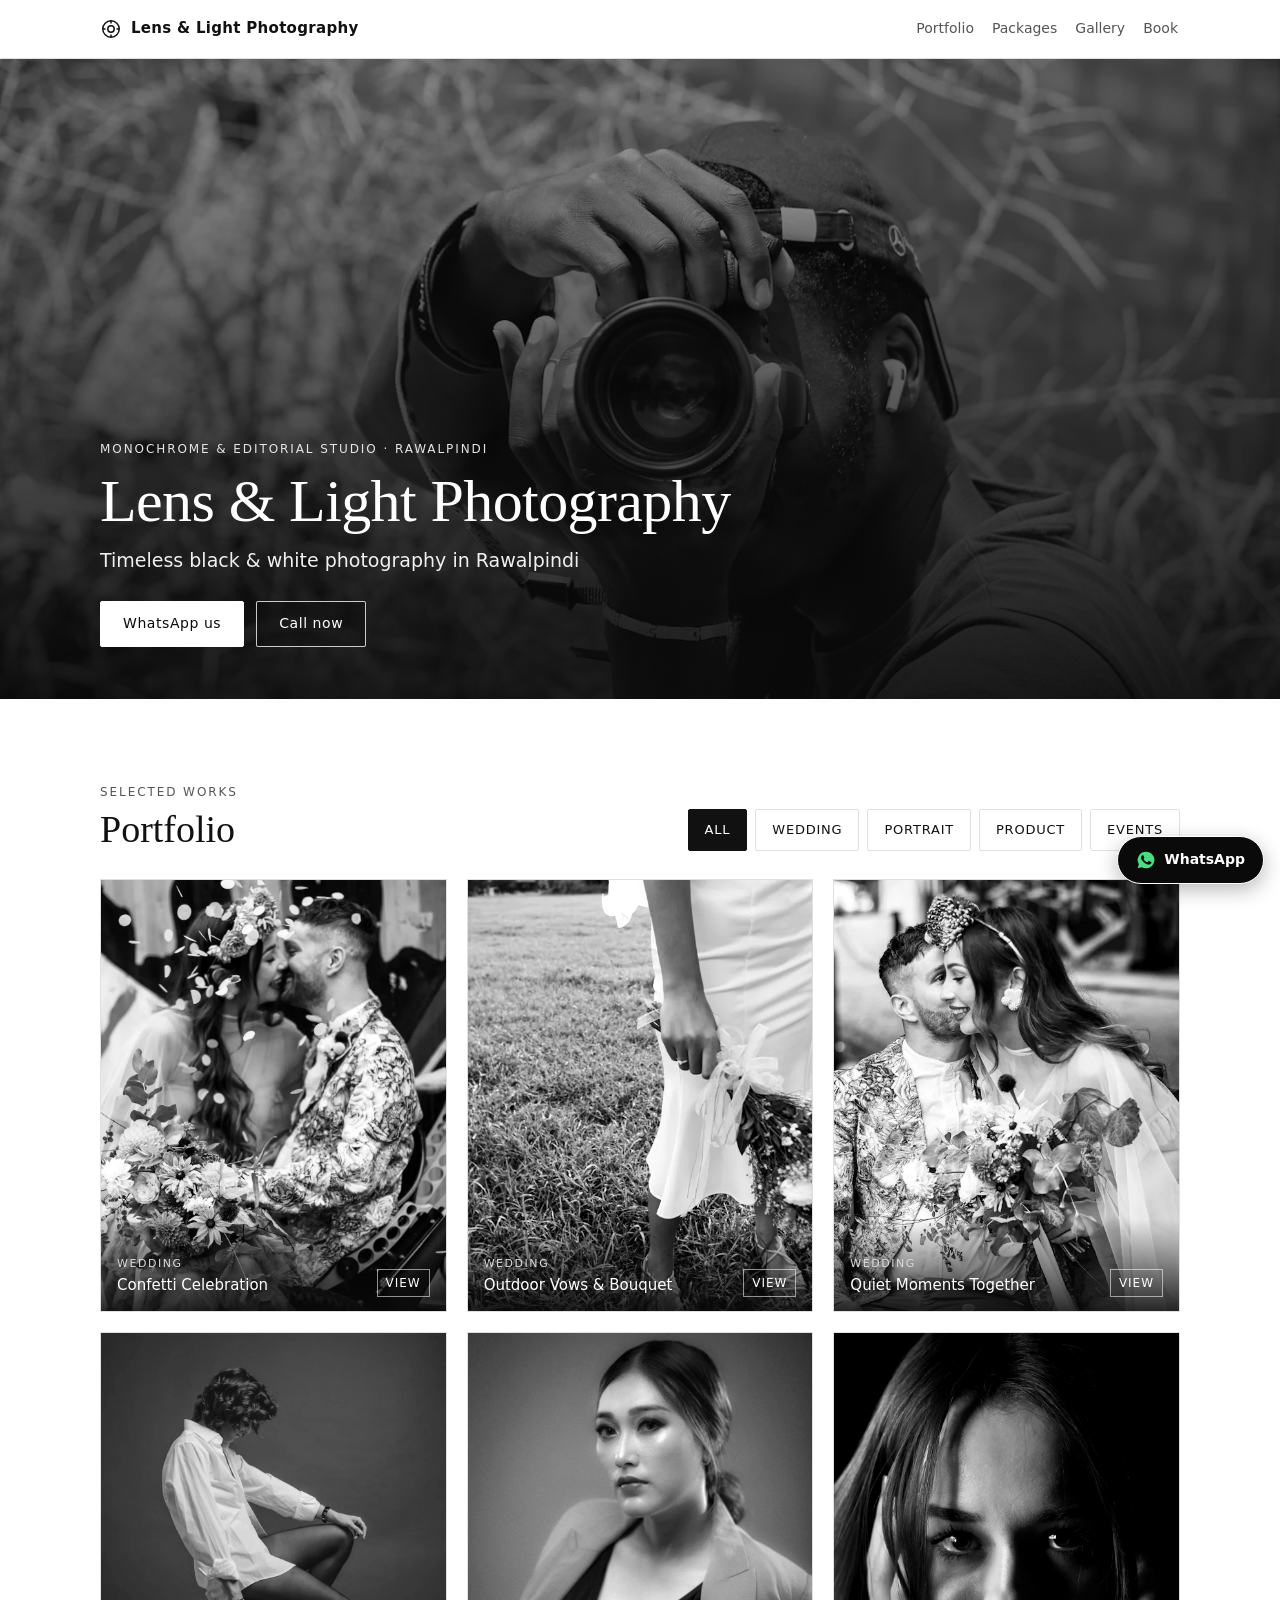
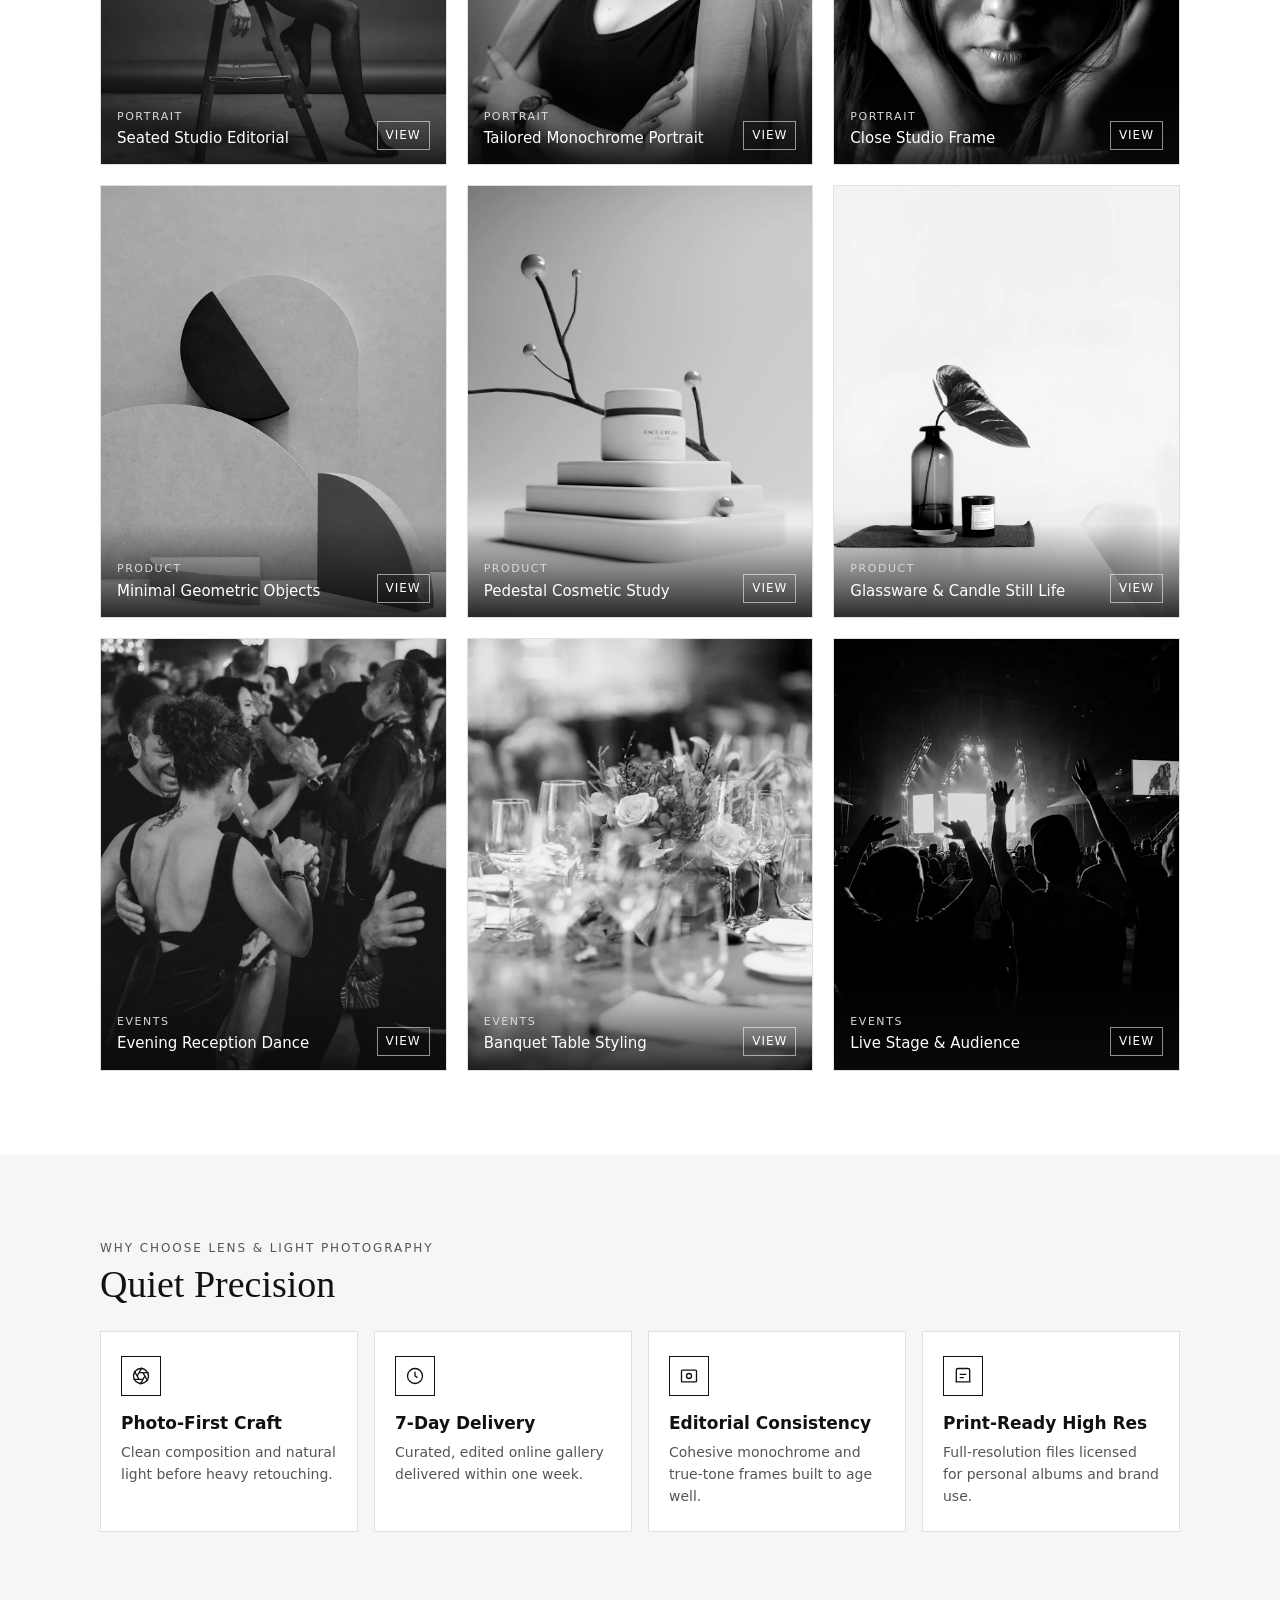
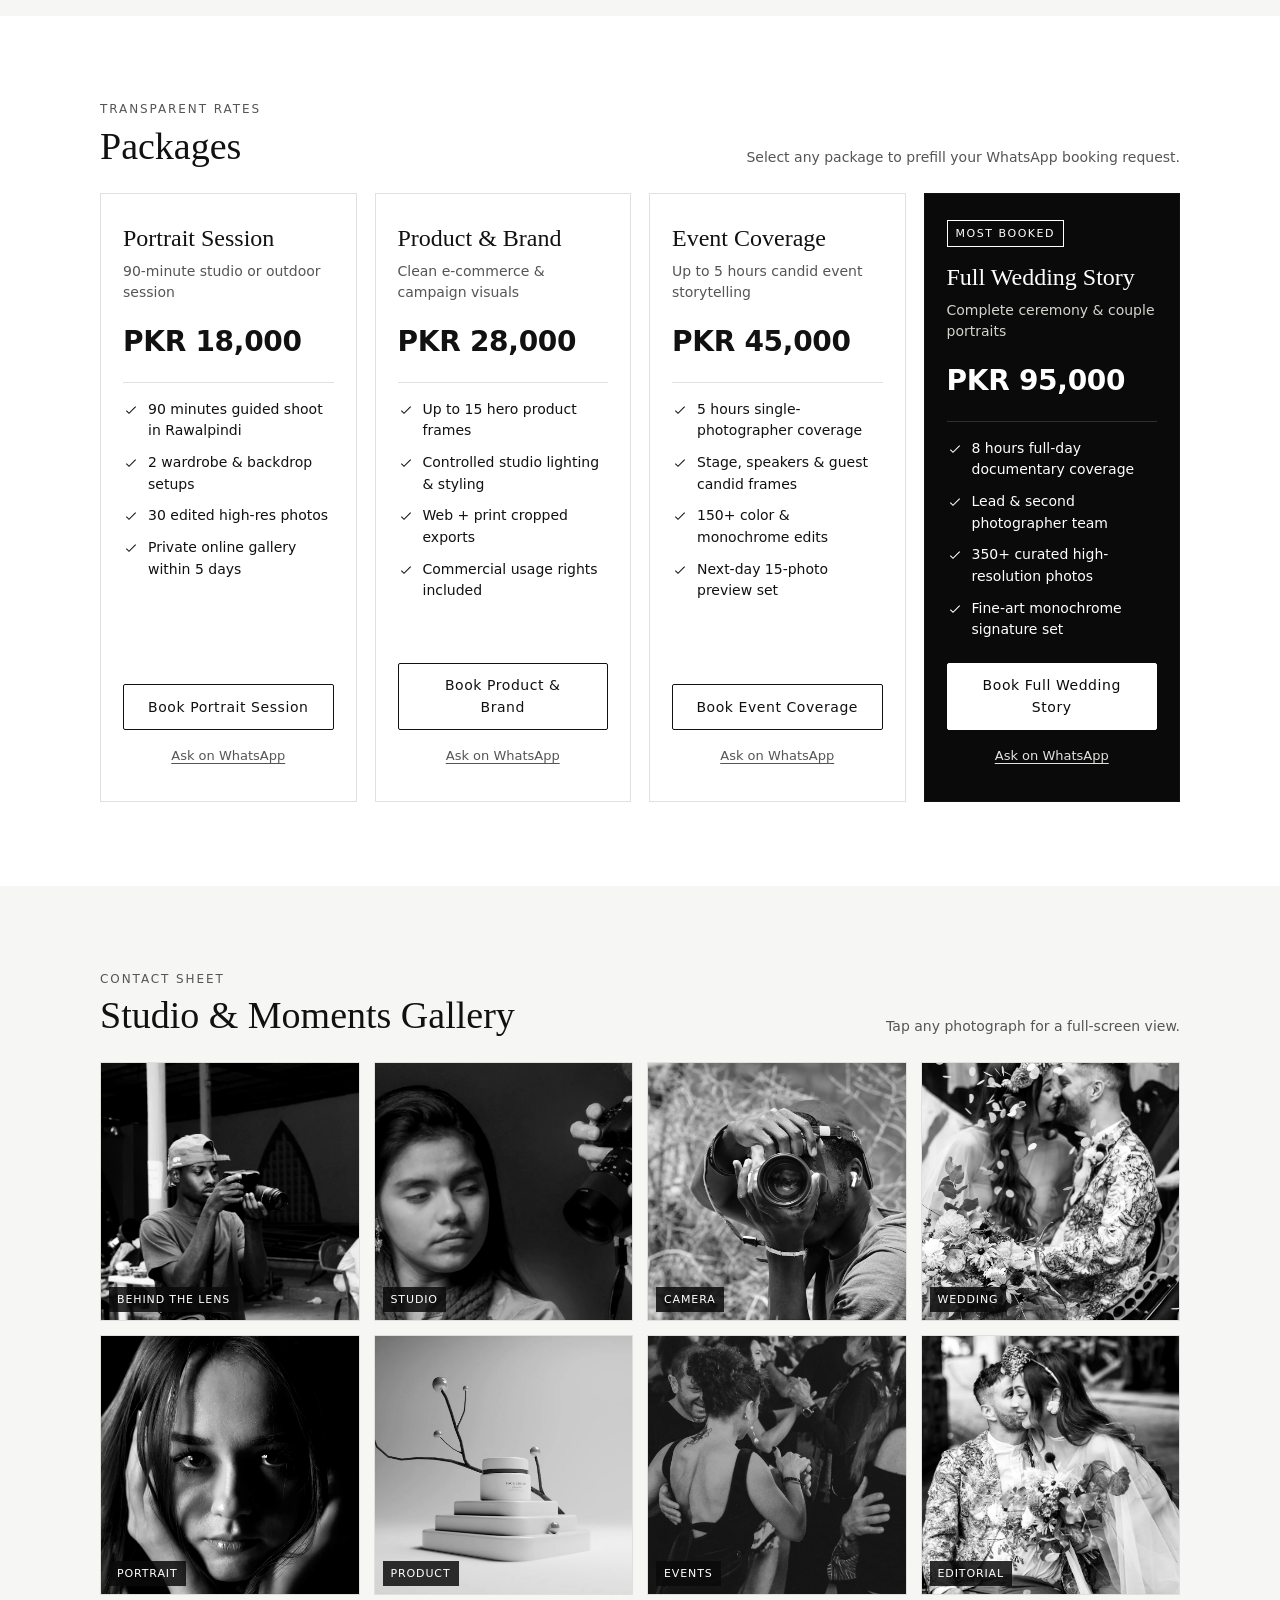
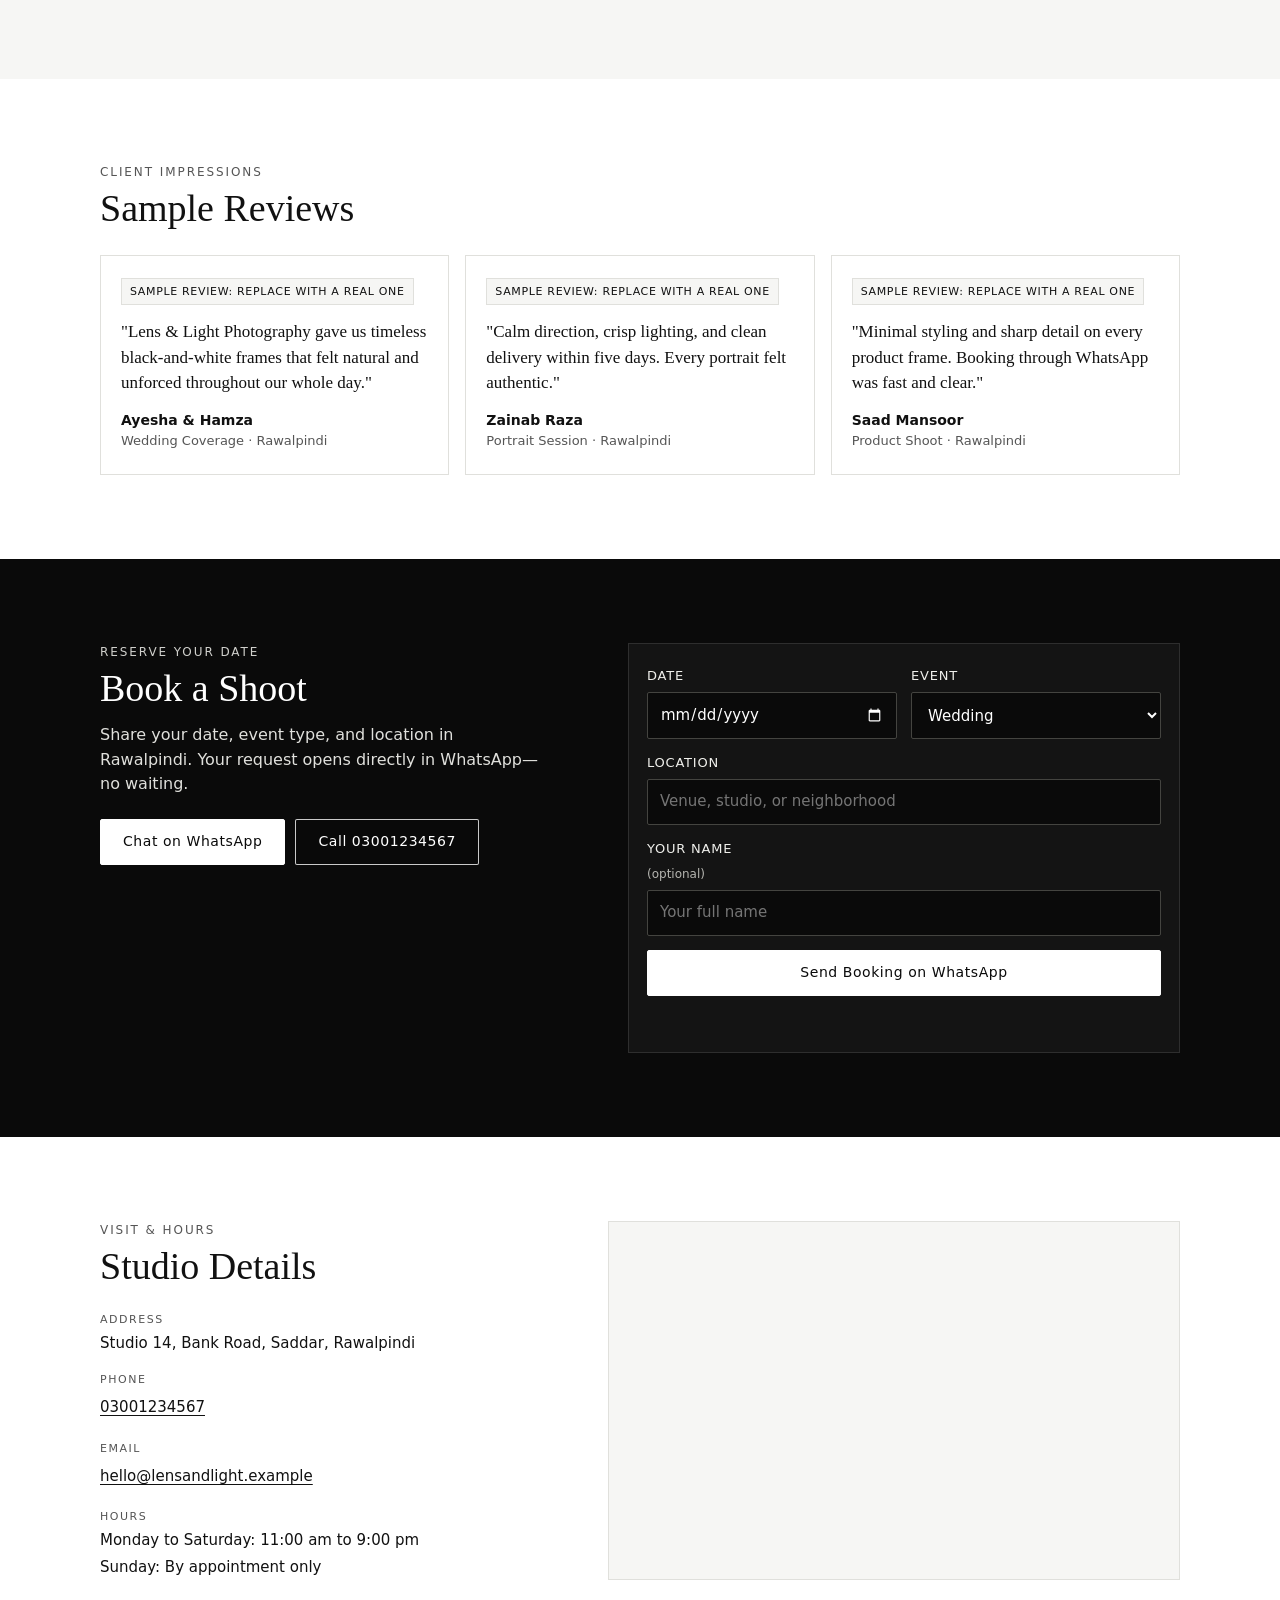
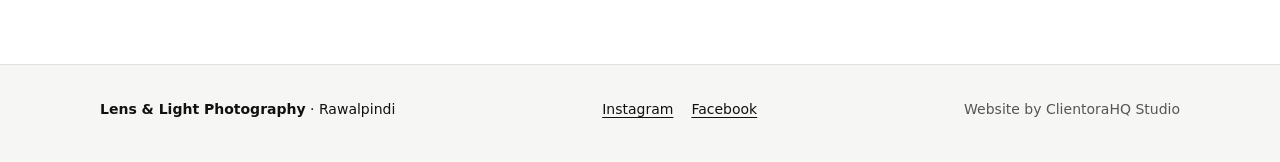
==== ahsan-ali/photographers/index.html @ 579b0148 "photographers: first version" ====
<!doctype html>
<html lang="en">
<head>
<meta charset="utf-8">
<meta name="viewport" content="width=device-width, initial-scale=1">
<title>Lens &amp; Light Photography · Rawalpindi</title>
<meta name="description" content="Timeless black and white wedding, portrait, product, and event photography.">
<link rel="icon" href="data:image/svg+xml,%3Csvg xmlns='http://www.w3.org/2000/svg' viewBox='0 0 24 24' fill='none' stroke='%23111' stroke-width='2'%3E%3Ccircle cx='12' cy='12' r='9'/%3E%3Ccircle cx='12' cy='12' r='3.5'/%3E%3C/svg%3E">
<link rel="preload" as="image" href="images/hero.webp" fetchpriority="high">
<link rel="stylesheet" href="style.css">
</head>
<body>
<a class="skip-link" href="#main">Skip to content</a>

<nav class="topbar" aria-label="Primary navigation">
  <div class="container topbar-inner">
    <a class="brand" href="#top">
      <svg class="brand-mark" width="22" height="22" viewBox="0 0 24 24" fill="none" stroke="currentColor" stroke-width="1.6" aria-hidden="true">
        <circle cx="12" cy="12" r="9"/>
        <circle cx="12" cy="12" r="3.5"/>
        <path d="M12 3v3M12 18v3M3 12h3M18 12h3"/>
      </svg>
      <span data-field="name">Lens &amp; Light Photography</span>
    </a>
    <ul class="nav-links">
      <li><a href="#portfolio">Portfolio</a></li>
      <li><a href="#packages">Packages</a></li>
      <li><a href="#gallery">Gallery</a></li>
      <li><a href="#book">Book</a></li>
    </ul>
  </div>
</nav>

<header id="top" class="hero">
  <img id="hero-img" class="hero-media" src="images/hero.webp" width="1400" height="933" alt="Photographer focused behind the camera lens in black and white" fetchpriority="high" decoding="async">
  <div class="hero-scrim" aria-hidden="true"></div>
  <div class="container hero-content">
    <p class="eyebrow"><span id="hero-eyebrow">Monochrome &amp; Editorial Studio</span> · <span data-field="city">Rawalpindi</span></p>
    <h1 data-field="name">Lens &amp; Light Photography</h1>
    <p class="hero-tagline"><span data-field="tagline">Timeless black &amp; white photography</span> in <span data-field="city">Rawalpindi</span></p>
    <div class="actions">
      <a class="btn btn-light" data-link="whatsapp" href="#">WhatsApp us</a>
      <a class="btn btn-outline-light" data-link="call" href="#">Call now</a>
    </div>
  </div>
</header>

<main id="main">
  <section id="portfolio" class="section">
    <div class="container">
      <div class="section-head">
        <div>
          <p class="section-kicker">Selected Works</p>
          <h2>Portfolio</h2>
        </div>
        <div id="portfolio-filters" class="filter-bar" role="group" aria-label="Filter portfolio by category"></div>
      </div>
      <div id="portfolio-grid" class="portfolio-grid"></div>
    </div>
  </section>

  <section id="why-us" class="section section-alt">
    <div class="container">
      <div class="section-head compact">
        <div>
          <p class="section-kicker">Why Choose <span data-field="name">Lens &amp; Light Photography</span></p>
          <h2>Quiet Precision</h2>
        </div>
      </div>
      <div id="why-grid" class="why-grid"></div>
    </div>
  </section>

  <section id="packages" class="section">
    <div class="container">
      <div class="section-head compact">
        <div>
          <p class="section-kicker">Transparent Rates</p>
          <h2>Packages</h2>
        </div>
        <p class="section-note">Select any package to prefill your WhatsApp booking request.</p>
      </div>
      <div id="packages-grid" class="packages-grid"></div>
    </div>
  </section>

  <section id="gallery" class="section section-alt">
    <div class="container">
      <div class="section-head compact">
        <div>
          <p class="section-kicker">Contact Sheet</p>
          <h2>Studio &amp; Moments Gallery</h2>
        </div>
        <p class="section-note">Tap any photograph for a full-screen view.</p>
      </div>
      <div id="gallery-grid" class="gallery-grid"></div>
    </div>
  </section>

  <section id="reviews" class="section">
    <div class="container">
      <div class="section-head compact">
        <div>
          <p class="section-kicker">Client Impressions</p>
          <h2>Sample Reviews</h2>
        </div>
      </div>
      <div id="reviews-grid" class="reviews-grid"></div>
    </div>
  </section>

  <section id="book" class="section section-dark">
    <div class="container book-layout">
      <div class="book-intro">
        <p class="section-kicker light">Reserve Your Date</p>
        <h2>Book a Shoot</h2>
        <p class="book-lead">Share your date, event type, and location in <span data-field="city">Rawalpindi</span>. Your request opens directly in WhatsApp—no waiting.</p>
        <div class="book-direct">
          <a class="btn btn-light" data-link="whatsapp" href="#">Chat on WhatsApp</a>
          <a class="btn btn-outline-light" data-link="call" href="#"><span>Call <span data-field="phone">03001234567</span></span></a>
        </div>
      </div>
      <form id="booking-form" class="book-form" data-whatsapp="New booking request">
        <div class="form-row">
          <label for="book-date">Date
            <input id="book-date" name="Date" type="date" required>
          </label>
          <label for="book-event">Event
            <select id="book-event" name="Event" required></select>
          </label>
        </div>
        <label for="book-location">Location
          <input id="book-location" name="Location" type="text" placeholder="Venue, studio, or neighborhood" required>
        </label>
        <label for="book-name">Your Name <span class="opt">(optional)</span>
          <input id="book-name" name="Name" type="text" placeholder="Your full name">
        </label>
        <button class="btn btn-light btn-full" type="submit">Send Booking on WhatsApp</button>
        <p id="booking-status" class="form-status" role="status" aria-live="polite"></p>
      </form>
    </div>
  </section>

  <section id="contact" class="section">
    <div class="container contact-grid">
      <div class="contact-info">
        <p class="section-kicker">Visit &amp; Hours</p>
        <h2>Studio Details</h2>
        <dl class="details-list">
          <div>
            <dt>Address</dt>
            <dd data-field="address">Studio 14, Bank Road, Saddar, Rawalpindi</dd>
          </div>
          <div>
            <dt>Phone</dt>
            <dd><a class="text-link" data-link="call" href="#"><span data-field="phone">03001234567</span></a></dd>
          </div>
          <div>
            <dt>Email</dt>
            <dd><a class="text-link" data-link="email" href="#"><span data-field="email">hello@lensandlight.example</span></a></dd>
          </div>
          <div>
            <dt>Hours</dt>
            <dd><ul id="hours" class="hours-list"></ul></dd>
          </div>
        </dl>
      </div>
      <div class="map-wrap">
        <iframe id="map-embed" title="Studio location map" loading="lazy" referrerpolicy="no-referrer-when-downgrade" allowfullscreen src="about:blank"></iframe>
      </div>
    </div>
  </section>
</main>

<footer class="site-footer">
  <div class="container footer-inner">
    <div class="footer-brand">
      <strong data-field="name">Lens &amp; Light Photography</strong>
      <span> · <span data-field="city">Rawalpindi</span></span>
    </div>
    <ul id="social-links" class="social-links" aria-label="Social links"></ul>
    <p class="credit">Website by ClientoraHQ Studio</p>
  </div>
</footer>

<a class="wa-float" data-link="whatsapp" href="#" aria-label="WhatsApp chat">
  <svg width="20" height="20" viewBox="0 0 24 24" fill="currentColor" aria-hidden="true">
    <path d="M12 2a10 10 0 0 0-8.6 15.1L2 22l5.1-1.3A10 10 0 1 0 12 2zm5.8 14.1c-.2.7-1.4 1.3-1.9 1.4-.5.1-1.1.1-1.8-.1-.4-.1-1-.3-1.7-.6-3-1.3-5-4.3-5.1-4.5-.2-.2-1.2-1.6-1.2-3.1s.8-2.2 1-2.5c.3-.3.6-.4.8-.4h.6c.2 0 .4 0 .6.5.2.6.8 2 .9 2.1.1.1.1.3 0 .5-.1.2-.2.3-.3.5l-.4.5c-.1.1-.3.3-.1.6.2.3.8 1.3 1.7 2.1 1.2 1.1 2.2 1.4 2.5 1.5.3.1.5.1.7-.1.2-.2.8-.9 1-1.2.2-.3.4-.3.7-.2.3.1 1.8.8 2.1 1 .3.2.5.3.6.4.1.2.1.8-.1 1.5z"/>
  </svg>
  <span>WhatsApp</span>
</a>

<div id="lightbox" class="lightbox" role="dialog" aria-modal="true" aria-labelledby="lightbox-title" hidden>
  <div class="lightbox-backdrop" data-lb-close></div>
  <div class="lightbox-shell">
    <div class="lightbox-top">
      <p id="lightbox-counter" class="lightbox-counter">1 / 1</p>
      <button id="lb-close" class="lb-icon-btn" type="button" aria-label="Close full-screen view">
        <svg width="22" height="22" viewBox="0 0 24 24" fill="none" stroke="currentColor" stroke-width="1.8" aria-hidden="true">
          <path d="M6 6l12 12M18 6L6 18"/>
        </svg>
      </button>
    </div>
    <div class="lightbox-stage">
      <button id="lb-prev" class="lb-nav lb-prev" type="button" aria-label="Previous photo">
        <svg width="24" height="24" viewBox="0 0 24 24" fill="none" stroke="currentColor" stroke-width="1.8" aria-hidden="true">
          <path d="M15 18l-6-6 6-6"/>
        </svg>
      </button>
      <figure class="lightbox-figure">
        <img id="lb-img" src="" alt="">
        <figcaption class="lightbox-caption">
          <span id="lb-tag" class="lb-tag"></span>
          <strong id="lightbox-title"></strong>
        </figcaption>
      </figure>
      <button id="lb-next" class="lb-nav lb-next" type="button" aria-label="Next photo">
        <svg width="24" height="24" viewBox="0 0 24 24" fill="none" stroke="currentColor" stroke-width="1.8" aria-hidden="true">
          <path d="M9 18l6-6-6-6"/>
        </svg>
      </button>
    </div>
  </div>
</div>

<script src="config.js"></script>
<script src="script.js"></script>
</body>
</html>
---- ahsan-ali/photographers/style.css ----
/* Black and white, photo-first, minimal text design. Theme tokens come from config.js. */
:root {
  --primary: #111111;
  --dark: #0a0a0a;
  --light: #f6f6f4;
  --surface: #ffffff;
  --muted: #555555;
  --border: #e0e0dc;
  --font-sans: system-ui, -apple-system, "Segoe UI", Roboto, sans-serif;
  --font-serif: Georgia, "Times New Roman", serif;
}

*, *::before, *::after { box-sizing: border-box; }
html { scroll-behavior: smooth; }
body {
  margin: 0;
  font-family: var(--font-sans);
  font-size: 16px;
  line-height: 1.55;
  color: var(--primary);
  background: var(--surface);
  overflow-x: clip;
}
body.lb-open { overflow: hidden; }

img { display: block; max-width: 100%; height: auto; }
a { color: inherit; }
button { font: inherit; color: inherit; }

:focus-visible {
  outline: 2px solid var(--primary);
  outline-offset: 3px;
}

.skip-link {
  position: absolute;
  left: -9999px;
  top: 8px;
  background: var(--dark);
  color: #fff;
  padding: 10px 16px;
  z-index: 200;
}
.skip-link:focus { left: 12px; }

.container {
  width: 100%;
  max-width: 1120px;
  margin: 0 auto;
  padding: 0 20px;
}

/* Top navigation */
.topbar {
  position: sticky;
  top: 0;
  z-index: 50;
  background: rgba(255, 255, 255, 0.94);
  backdrop-filter: blur(8px);
  border-bottom: 1px solid var(--border);
}
.topbar-inner {
  display: flex;
  flex-wrap: wrap;
  align-items: center;
  justify-content: space-between;
  gap: 8px 16px;
  min-height: 58px;
  padding-top: 8px;
  padding-bottom: 8px;
}
.brand {
  display: inline-flex;
  align-items: center;
  gap: 9px;
  text-decoration: none;
  font-weight: 600;
  font-size: 15px;
  letter-spacing: 0.02em;
  min-width: 0;
}
.brand-mark { flex-shrink: 0; }
.nav-links {
  display: flex;
  flex-wrap: wrap;
  gap: 6px 14px;
  list-style: none;
  margin: 0;
  padding: 0;
  font-size: 14px;
}
.nav-links a {
  text-decoration: none;
  color: var(--muted);
  padding: 8px 2px;
  min-height: 40px;
  display: inline-flex;
  align-items: center;
  transition: color 0.15s ease;
}
.nav-links a:hover { color: var(--primary); }

/* Hero */
.hero {
  position: relative;
  min-height: min(84vh, 640px);
  display: flex;
  align-items: flex-end;
  background: var(--dark);
  color: #fff;
  overflow: hidden;
}
.hero-media {
  position: absolute;
  inset: 0;
  width: 100%;
  height: 100%;
  object-fit: cover;
  object-position: center 28%;
  filter: grayscale(100%) contrast(1.08);
}
.hero-scrim {
  position: absolute;
  inset: 0;
  background: linear-gradient(180deg, rgba(10, 10, 10, 0.35) 0%, rgba(10, 10, 10, 0.72) 60%, rgba(10, 10, 10, 0.92) 100%);
}
.hero-content {
  position: relative;
  z-index: 2;
  padding-top: 72px;
  padding-bottom: 52px;
}
.eyebrow {
  margin: 0 0 10px;
  font-size: 12px;
  letter-spacing: 0.16em;
  text-transform: uppercase;
  color: #e5e5e5;
}
.hero h1 {
  margin: 0 0 12px;
  font-family: var(--font-serif);
  font-weight: 400;
  font-size: clamp(32px, 6vw, 60px);
  line-height: 1.08;
  letter-spacing: -0.01em;
}
.hero-tagline {
  margin: 0 0 26px;
  font-size: clamp(16px, 2.2vw, 19px);
  color: #f0f0f0;
  max-width: 60ch;
}
.actions {
  display: flex;
  flex-wrap: wrap;
  gap: 12px;
}

/* Buttons */
.btn {
  display: inline-flex;
  align-items: center;
  justify-content: center;
  gap: 8px;
  min-height: 46px;
  padding: 11px 22px;
  border-radius: 2px;
  border: 1px solid var(--primary);
  background: var(--primary);
  color: #fff;
  text-decoration: none;
  font-size: 14px;
  font-weight: 500;
  letter-spacing: 0.04em;
  cursor: pointer;
  transition: background-color 0.18s ease, color 0.18s ease, border-color 0.18s ease;
}
.btn:hover { background: #2a2a2a; border-color: #2a2a2a; }
.btn-light {
  background: #fff;
  color: var(--dark);
  border-color: #fff;
}
.btn-light:hover { background: #e8e8e6; border-color: #e8e8e6; }
.btn-outline {
  background: transparent;
  color: var(--primary);
  border-color: var(--primary);
}
.btn-outline:hover { background: var(--primary); color: #fff; }
.btn-outline-light {
  background: rgba(10, 10, 10, 0.35);
  color: #fff;
  border-color: rgba(255, 255, 255, 0.78);
}
.btn-outline-light:hover { background: #fff; color: var(--dark); border-color: #fff; }
.btn-full { width: 100%; }

/* Sections */
.section { padding: 64px 0; scroll-margin-top: 96px; }
@media (min-width: 560px) { .section { scroll-margin-top: 64px; } }
.section-alt { background: var(--light); }
.section-dark {
  background: var(--dark);
  color: #fff;
}
.section-dark :focus-visible { outline-color: #fff; }

.section-head {
  display: flex;
  flex-wrap: wrap;
  align-items: flex-end;
  justify-content: space-between;
  gap: 16px 24px;
  margin-bottom: 28px;
}
.section-head.compact { margin-bottom: 24px; }
.section-kicker {
  margin: 0 0 6px;
  font-size: 12px;
  letter-spacing: 0.16em;
  text-transform: uppercase;
  color: var(--muted);
}
.section-kicker.light { color: #d0d0cc; }
.section h2 {
  margin: 0;
  font-family: var(--font-serif);
  font-weight: 400;
  font-size: clamp(26px, 4vw, 38px);
  line-height: 1.15;
}
.section-note {
  margin: 0;
  font-size: 14px;
  color: var(--muted);
}

/* Portfolio Filter + Photo-First Grid */
.filter-bar {
  display: flex;
  flex-wrap: wrap;
  gap: 8px;
}
.filter-btn {
  min-height: 42px;
  padding: 8px 16px;
  border: 1px solid var(--border);
  background: var(--surface);
  color: var(--primary);
  border-radius: 2px;
  font-size: 13px;
  letter-spacing: 0.06em;
  text-transform: uppercase;
  cursor: pointer;
  transition: background-color 0.15s ease, color 0.15s ease, border-color 0.15s ease;
}
.filter-btn:hover { border-color: var(--primary); }
.filter-btn[aria-pressed="true"] {
  background: var(--primary);
  color: #fff;
  border-color: var(--primary);
}

.portfolio-grid {
  display: grid;
  grid-template-columns: 1fr;
  gap: 16px;
}
.photo-card {
  position: relative;
  display: block;
  width: 100%;
  padding: 0;
  margin: 0;
  border: 1px solid var(--border);
  background: var(--dark);
  text-align: left;
  cursor: pointer;
  overflow: hidden;
}
.photo-card img {
  width: 100%;
  aspect-ratio: 4 / 5;
  object-fit: cover;
  filter: grayscale(100%) contrast(1.06);
  transition: transform 0.45s ease;
}
.photo-card:hover img,
.photo-card:focus-visible img { transform: scale(1.03); }
.photo-meta {
  position: absolute;
  inset: auto 0 0 0;
  padding: 36px 16px 14px;
  background: linear-gradient(180deg, rgba(10, 10, 10, 0) 0%, rgba(10, 10, 10, 0.86) 100%);
  color: #fff;
  display: flex;
  align-items: flex-end;
  justify-content: space-between;
  gap: 10px;
}
.photo-cat {
  display: block;
  font-size: 11px;
  letter-spacing: 0.14em;
  text-transform: uppercase;
  color: #d9d9d5;
  margin-bottom: 2px;
}
.photo-title {
  display: block;
  font-size: 15px;
  font-weight: 500;
}
.photo-expand {
  flex-shrink: 0;
  font-size: 12px;
  letter-spacing: 0.08em;
  text-transform: uppercase;
  padding: 4px 8px;
  border: 1px solid rgba(255, 255, 255, 0.55);
}

/* Why Choose Us */
.why-grid {
  display: grid;
  grid-template-columns: 1fr;
  gap: 16px;
}
.why-card {
  background: var(--surface);
  border: 1px solid var(--border);
  padding: 24px 20px;
}
.why-icon {
  display: inline-flex;
  align-items: center;
  justify-content: center;
  width: 40px;
  height: 40px;
  border: 1px solid var(--primary);
  margin-bottom: 14px;
}
.why-card h3 {
  margin: 0 0 6px;
  font-size: 17px;
  font-weight: 600;
}
.why-card p {
  margin: 0;
  font-size: 14px;
  color: var(--muted);
}

/* Packages */
.packages-grid {
  display: grid;
  grid-template-columns: 1fr;
  gap: 18px;
}
.pkg-card {
  display: flex;
  flex-direction: column;
  justify-content: space-between;
  border: 1px solid var(--border);
  background: var(--surface);
  padding: 26px 22px;
}
.pkg-card.featured {
  border-color: var(--primary);
  background: var(--dark);
  color: #fff;
}
.pkg-badge {
  display: inline-block;
  font-size: 11px;
  letter-spacing: 0.14em;
  text-transform: uppercase;
  padding: 4px 8px;
  border: 1px solid currentColor;
  margin-bottom: 12px;
}
.pkg-card h3 {
  margin: 0 0 4px;
  font-family: var(--font-serif);
  font-weight: 400;
  font-size: 24px;
}
.pkg-summary {
  margin: 0 0 16px;
  font-size: 14px;
  color: var(--muted);
}
.pkg-card.featured .pkg-summary { color: #d4d4cf; }
.pkg-price {
  margin: 0 0 18px;
  font-size: 28px;
  font-weight: 600;
  letter-spacing: -0.01em;
}
.pkg-list {
  list-style: none;
  margin: 0 0 22px;
  padding: 16px 0 0;
  border-top: 1px solid var(--border);
  display: grid;
  gap: 10px;
  font-size: 14px;
}
.pkg-card.featured .pkg-list { border-top-color: #2f2f2f; }
.pkg-list li {
  display: flex;
  align-items: flex-start;
  gap: 9px;
}
.pkg-list svg { flex-shrink: 0; margin-top: 3px; }
.pkg-actions {
  display: grid;
  gap: 8px;
}
.pkg-wa-link {
  text-align: center;
  font-size: 13px;
  padding: 8px;
  color: var(--muted);
  text-decoration: underline;
  text-underline-offset: 3px;
}
.pkg-card.featured .pkg-wa-link { color: #e2e2de; }

/* Studio & Moments Gallery (6+ photos) */
.gallery-grid {
  display: grid;
  grid-template-columns: repeat(2, 1fr);
  gap: 10px;
}
.gallery-item {
  position: relative;
  display: block;
  width: 100%;
  padding: 0;
  border: 1px solid var(--border);
  background: var(--dark);
  cursor: pointer;
  overflow: hidden;
}
.gallery-item img {
  width: 100%;
  aspect-ratio: 1 / 1;
  object-fit: cover;
  filter: grayscale(100%) contrast(1.06);
  transition: transform 0.4s ease;
}
.gallery-item:hover img,
.gallery-item:focus-visible img { transform: scale(1.04); }
.gallery-label {
  position: absolute;
  left: 8px;
  bottom: 8px;
  padding: 4px 8px;
  background: rgba(10, 10, 10, 0.84);
  color: #fff;
  font-size: 11px;
  letter-spacing: 0.08em;
  text-transform: uppercase;
}

/* Reviews */
.reviews-grid {
  display: grid;
  grid-template-columns: 1fr;
  gap: 16px;
}
.review-card {
  border: 1px solid var(--border);
  background: var(--surface);
  padding: 22px 20px;
  display: flex;
  flex-direction: column;
  justify-content: space-between;
  gap: 14px;
}
.sample-tag {
  display: inline-block;
  align-self: flex-start;
  font-size: 11px;
  letter-spacing: 0.06em;
  text-transform: uppercase;
  padding: 4px 8px;
  background: var(--light);
  border: 1px solid var(--border);
  color: var(--primary);
}
.review-text {
  margin: 0;
  font-family: var(--font-serif);
  font-size: 17px;
  line-height: 1.5;
}
.review-author {
  margin: 0;
  font-size: 13px;
  color: var(--muted);
}
.review-author strong {
  display: block;
  color: var(--primary);
  font-size: 14px;
}

/* Booking Form */
.book-layout {
  display: grid;
  grid-template-columns: 1fr;
  gap: 28px;
  align-items: start;
}
.book-lead {
  margin: 12px 0 22px;
  color: #e0e0dc;
  max-width: 44ch;
}
.book-direct {
  display: flex;
  flex-wrap: wrap;
  gap: 10px;
}
.book-form {
  display: grid;
  gap: 14px;
  background: #141414;
  border: 1px solid #2e2e2e;
  padding: 22px 18px;
}
.form-row {
  display: grid;
  grid-template-columns: 1fr;
  gap: 14px;
}
.book-form label {
  display: grid;
  gap: 6px;
  font-size: 13px;
  letter-spacing: 0.06em;
  text-transform: uppercase;
  color: #f0f0ec;
}
.opt {
  text-transform: none;
  letter-spacing: 0;
  color: #b5b5b0;
  font-size: 12px;
}
.book-form input,
.book-form select {
  width: 100%;
  min-height: 46px;
  padding: 10px 12px;
  border: 1px solid #444440;
  border-radius: 2px;
  background: #0a0a0a;
  color: #fff;
  font: inherit;
  font-size: 15px;
  text-transform: none;
  letter-spacing: 0;
  color-scheme: dark;
}
.book-form input:focus-visible,
.book-form select:focus-visible {
  outline: 2px solid #fff;
  outline-offset: 2px;
}
.form-status {
  margin: 0;
  font-size: 13px;
  color: #e5e5e0;
  min-height: 20px;
}
.form-status a { color: #fff; text-decoration: underline; }

/* Contact & Map */
.contact-grid {
  display: grid;
  grid-template-columns: 1fr;
  gap: 28px;
  align-items: stretch;
}
.details-list {
  margin: 22px 0 0;
  display: grid;
  gap: 16px;
}
.details-list dt {
  font-size: 11px;
  letter-spacing: 0.14em;
  text-transform: uppercase;
  color: var(--muted);
  margin-bottom: 4px;
}
.details-list dd { margin: 0; font-size: 15px; }
.text-link {
  text-decoration: underline;
  text-underline-offset: 3px;
  display: inline-block;
  padding: 4px 0;
}
.hours-list {
  list-style: none;
  margin: 0;
  padding: 0;
  display: grid;
  gap: 4px;
}
.map-wrap {
  border: 1px solid var(--border);
  background: var(--light);
  min-height: 280px;
  overflow: hidden;
}
.map-wrap iframe {
  display: block;
  width: 100%;
  height: 100%;
  min-height: 280px;
  border: 0;
  filter: grayscale(100%) contrast(1.05);
}

/* Footer */
.site-footer {
  border-top: 1px solid var(--border);
  background: var(--light);
  padding: 28px 0 84px;
}
.footer-inner {
  display: flex;
  flex-wrap: wrap;
  align-items: center;
  justify-content: space-between;
  gap: 14px 20px;
  font-size: 14px;
}
.social-links {
  display: flex;
  flex-wrap: wrap;
  gap: 14px;
  list-style: none;
  margin: 0;
  padding: 0;
}
.social-links a {
  text-decoration: underline;
  text-underline-offset: 3px;
  padding: 6px 2px;
  display: inline-block;
}
.credit {
  margin: 0;
  color: var(--muted);
}

/* Floating WhatsApp Button (WCAG AAA high-contrast monochrome + subtle green indicator) */
.wa-float {
  position: fixed;
  right: 16px;
  bottom: 16px;
  z-index: 60;
  display: inline-flex;
  align-items: center;
  gap: 8px;
  min-height: 48px;
  padding: 10px 18px;
  border-radius: 999px;
  background: var(--dark);
  color: #fff;
  border: 1.5px solid #fff;
  box-shadow: 0 6px 20px rgba(0, 0, 0, 0.28);
  text-decoration: none;
  font-size: 14px;
  font-weight: 600;
}
.wa-float:hover { background: #222; }
.wa-float svg { color: #4ade80; flex-shrink: 0; }

/* Full-screen Lightbox */
.lightbox[hidden] { display: none; }
.lightbox {
  position: fixed;
  inset: 0;
  z-index: 120;
  display: flex;
  align-items: center;
  justify-content: center;
  color: #fff;
}
.lightbox-backdrop {
  position: absolute;
  inset: 0;
  background: #050505;
}
.lightbox-shell {
  position: relative;
  z-index: 2;
  width: 100%;
  height: 100%;
  display: flex;
  flex-direction: column;
  padding: 12px;
}
.lightbox-top {
  display: flex;
  align-items: center;
  justify-content: space-between;
  padding: 4px 6px 10px;
}
.lightbox-counter {
  margin: 0;
  font-size: 13px;
  letter-spacing: 0.14em;
  color: #d4d4cf;
}
.lb-icon-btn,
.lb-nav {
  width: 48px;
  height: 48px;
  display: inline-flex;
  align-items: center;
  justify-content: center;
  border-radius: 999px;
  border: 1px solid rgba(255, 255, 255, 0.45);
  background: rgba(12, 12, 12, 0.85);
  color: #fff;
  cursor: pointer;
  flex-shrink: 0;
}
.lb-icon-btn:hover,
.lb-nav:hover { background: #fff; color: #0a0a0a; border-color: #fff; }
.lb-icon-btn:focus-visible,
.lb-nav:focus-visible { outline: 2px solid #fff; outline-offset: 2px; }

.lightbox-stage {
  flex: 1;
  min-height: 0;
  display: grid;
  grid-template-columns: 48px 1fr 48px;
  align-items: center;
  gap: 8px;
}
.lightbox-figure {
  margin: 0;
  height: 100%;
  display: flex;
  flex-direction: column;
  align-items: center;
  justify-content: center;
  min-width: 0;
}
.lightbox-figure img {
  max-width: 100%;
  max-height: calc(100vh - 150px);
  width: auto;
  height: auto;
  object-fit: contain;
  filter: grayscale(100%) contrast(1.06);
}
.lightbox-caption {
  margin-top: 12px;
  text-align: center;
  display: flex;
  flex-wrap: wrap;
  align-items: center;
  justify-content: center;
  gap: 6px 12px;
}
.lb-tag {
  font-size: 11px;
  letter-spacing: 0.14em;
  text-transform: uppercase;
  padding: 3px 8px;
  border: 1px solid rgba(255, 255, 255, 0.35);
  color: #e0e0dc;
}

/* Responsive breakpoints */
@media (min-width: 560px) {
  .portfolio-grid { grid-template-columns: repeat(2, 1fr); }
  .why-grid { grid-template-columns: repeat(2, 1fr); }
  .packages-grid { grid-template-columns: repeat(2, 1fr); }
  .gallery-grid { grid-template-columns: repeat(4, 1fr); gap: 14px; }
  .form-row { grid-template-columns: repeat(2, 1fr); }
  .lightbox-shell { padding: 20px 28px; }
  .lightbox-stage { gap: 16px; }
}

@media (min-width: 900px) {
  .section { padding: 84px 0; }
  .portfolio-grid { grid-template-columns: repeat(3, 1fr); gap: 20px; }
  .why-grid { grid-template-columns: repeat(4, 1fr); }
  .packages-grid { grid-template-columns: repeat(4, 1fr); }
  .reviews-grid { grid-template-columns: repeat(3, 1fr); }
  .book-layout { grid-template-columns: 1fr 1.15fr; gap: 48px; }
  .contact-grid { grid-template-columns: 0.9fr 1.1fr; gap: 40px; }
  .site-footer { padding-bottom: 36px; }
}

@media (prefers-reduced-motion: reduce) {
  html { scroll-behavior: auto; }
  .photo-card img,
  .gallery-item img { transition: none; }
}
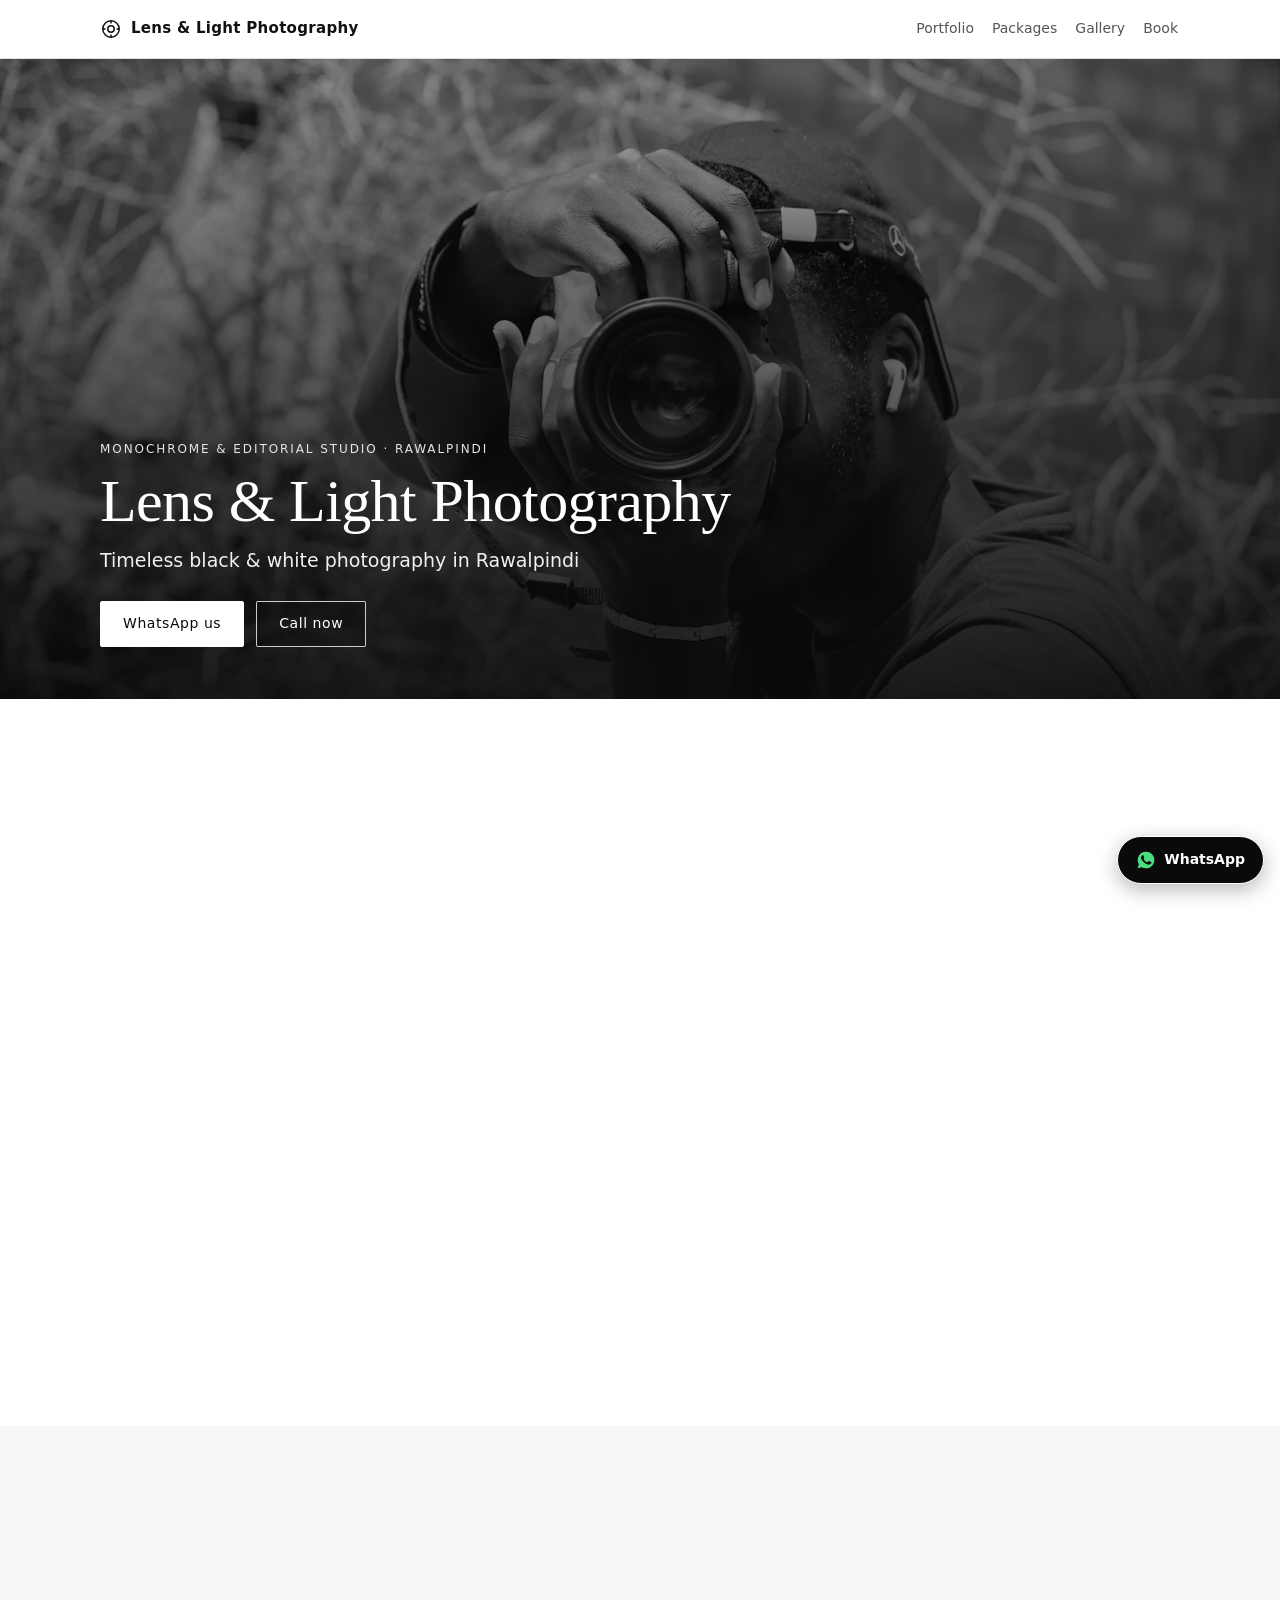
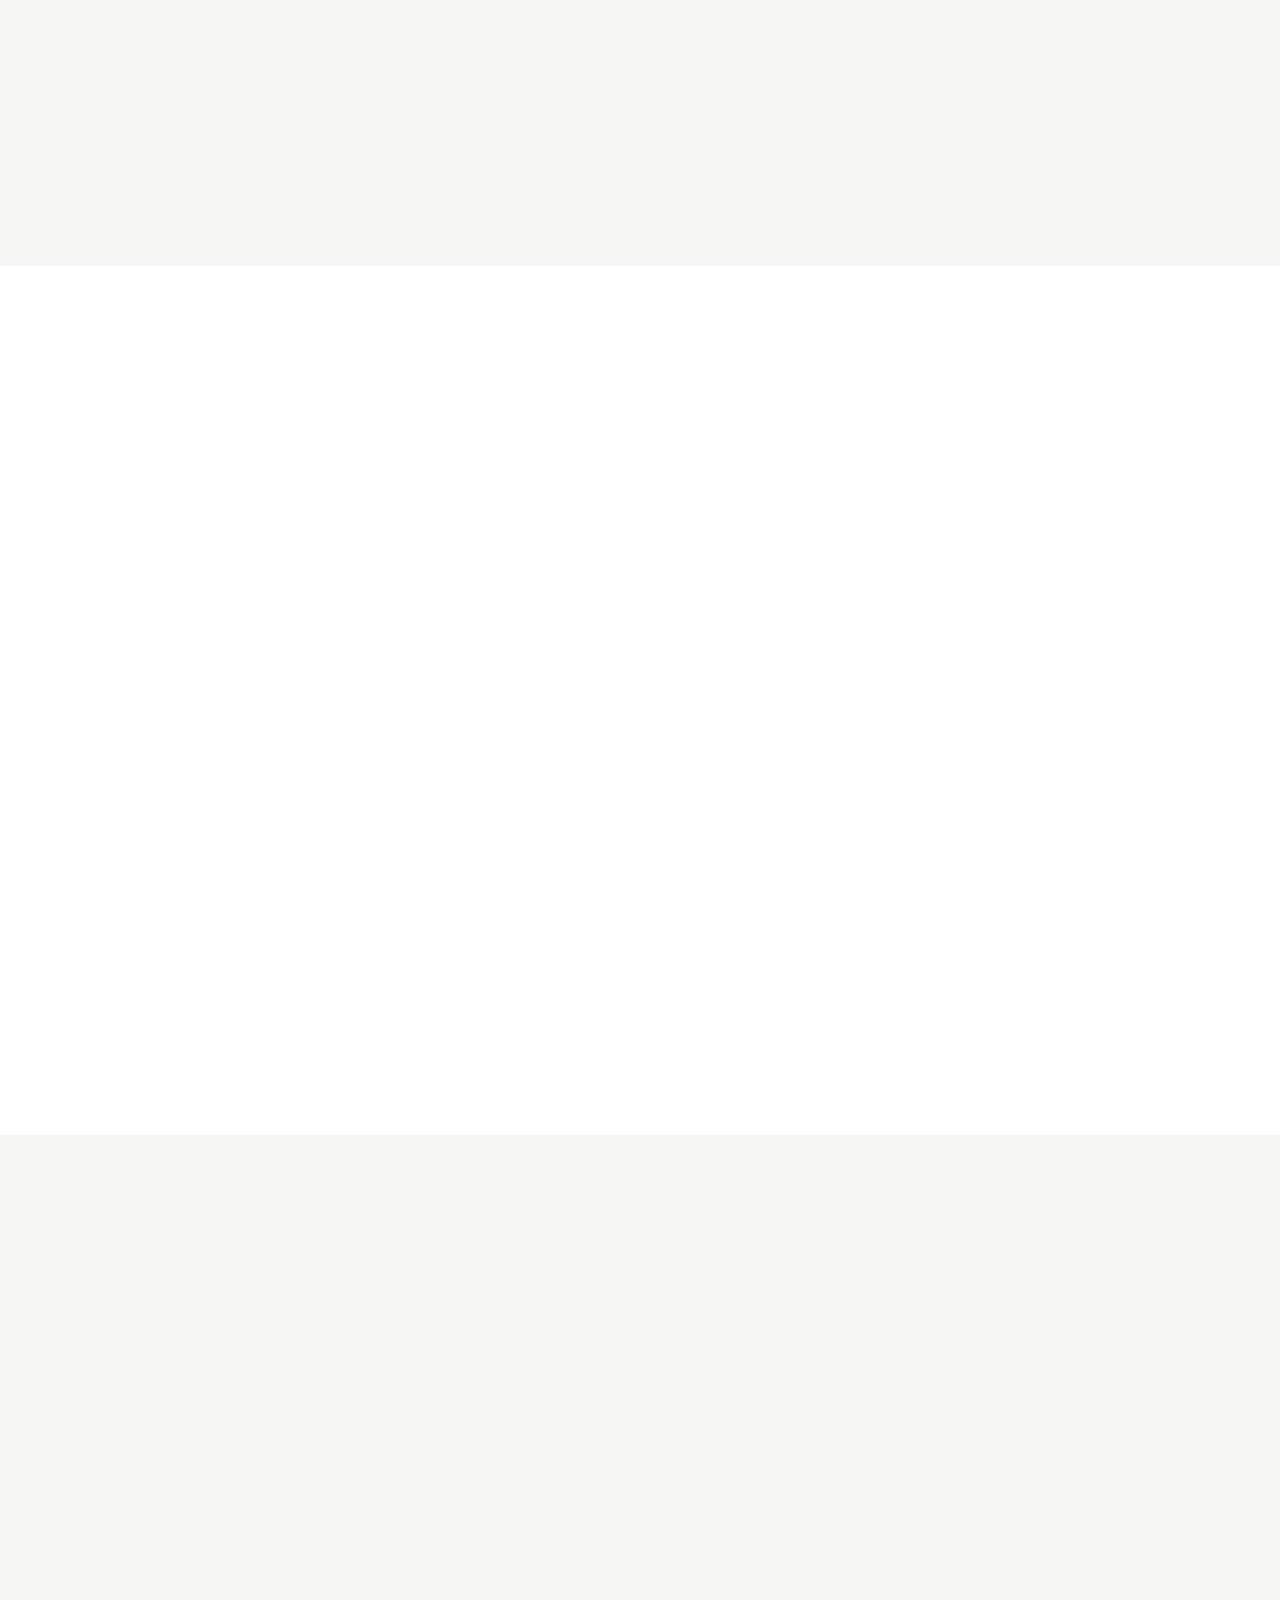
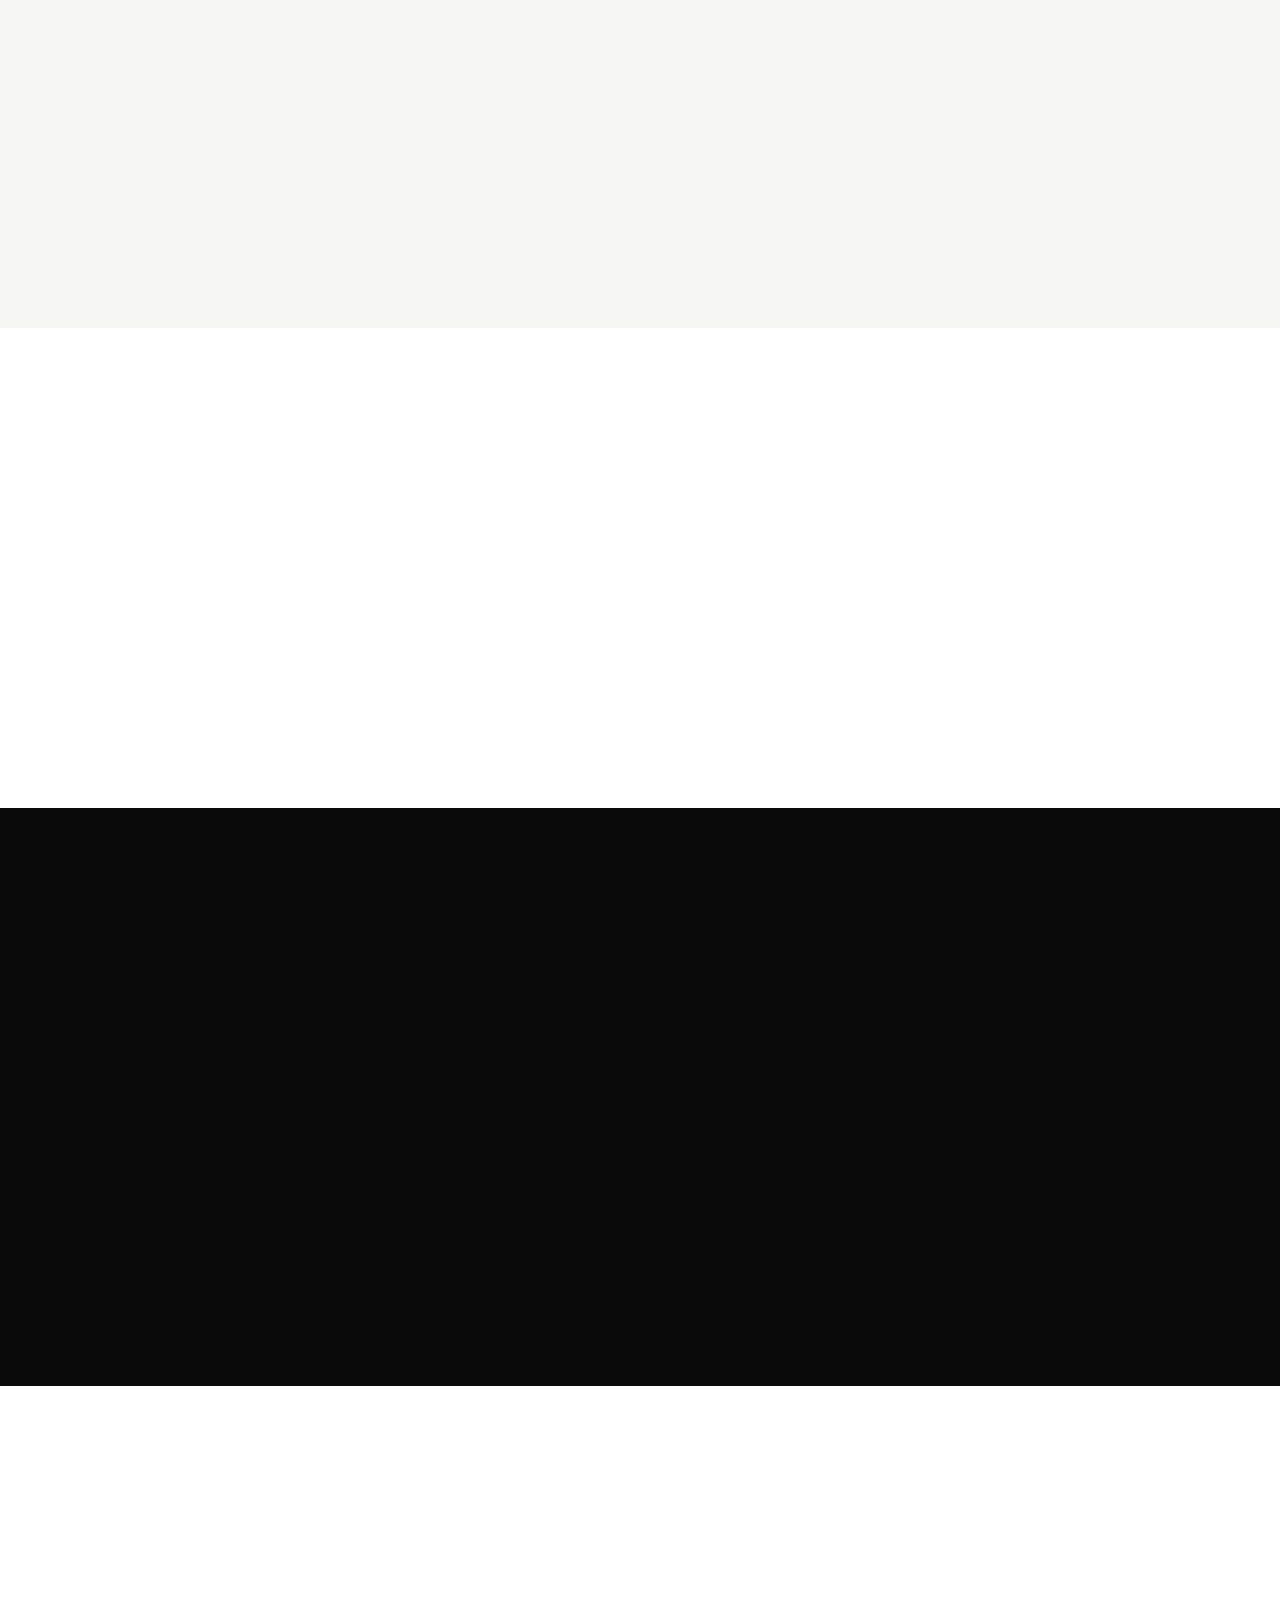
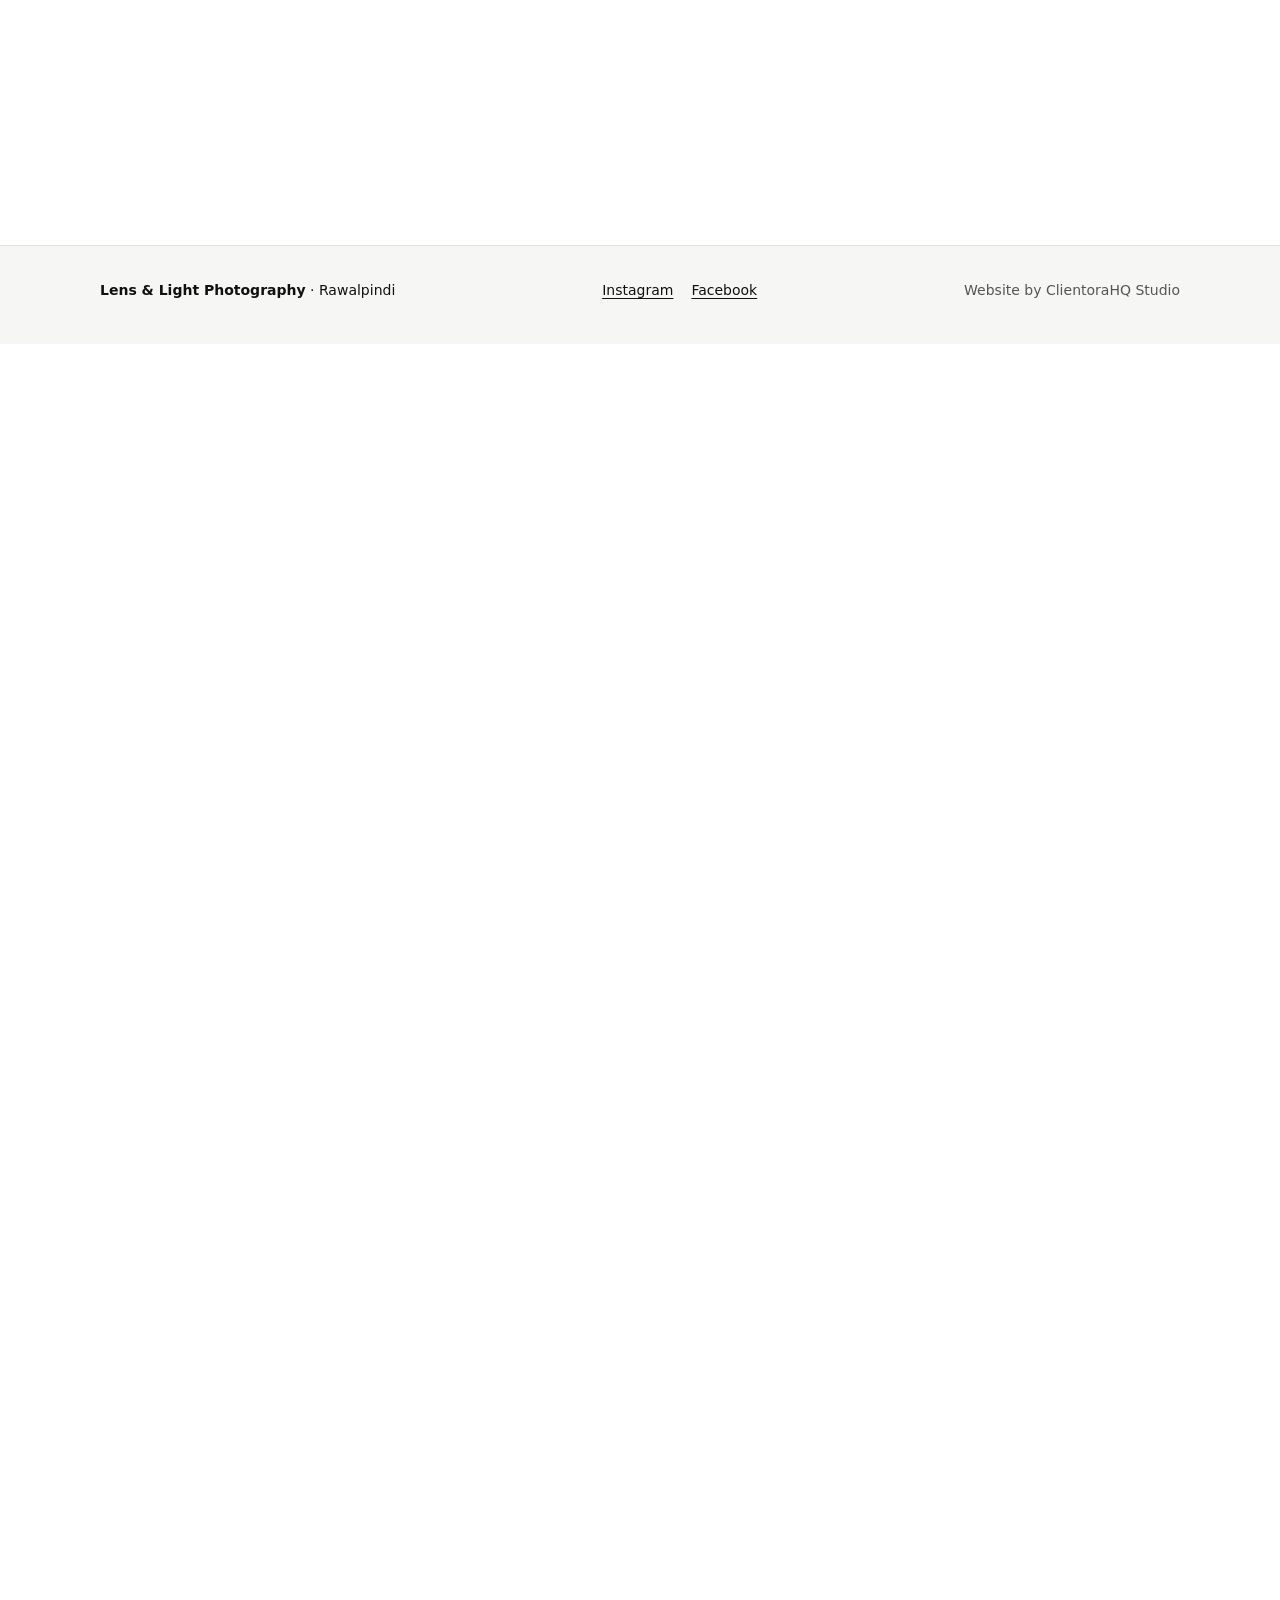
==== commit e2afb9b9: "photographers: hide empty email and move delivery promises to config" ====
--- a/ahsan-ali/photographers/index.html
+++ b/ahsan-ali/photographers/index.html
@@ -114,7 +114,7 @@
       <div class="book-intro">
         <p class="section-kicker light">Reserve Your Date</p>
         <h2>Book a Shoot</h2>
-        <p class="book-lead">Share your date, event type, and location in <span data-field="city">Rawalpindi</span>. Your request opens directly in WhatsApp—no waiting.</p>
+        <p class="book-lead">Share your date, event type, and location in <span data-field="city">Rawalpindi</span>. Your booking details open directly in WhatsApp.</p>
         <div class="book-direct">
           <a class="btn btn-light" data-link="whatsapp" href="#">Chat on WhatsApp</a>
           <a class="btn btn-outline-light" data-link="call" href="#"><span>Call <span data-field="phone">03001234567</span></span></a>
@@ -155,9 +155,9 @@
             <dt>Phone</dt>
             <dd><a class="text-link" data-link="call" href="#"><span data-field="phone">03001234567</span></a></dd>
           </div>
-          <div>
+          <div id="email-row" hidden>
             <dt>Email</dt>
-            <dd><a class="text-link" data-link="email" href="#"><span data-field="email">hello@lensandlight.example</span></a></dd>
+            <dd><a class="text-link" data-link="email" href="#"><span data-field="email"></span></a></dd>
           </div>
           <div>
             <dt>Hours</dt>
--- a/ahsan-ali/photographers/style.css
+++ b/ahsan-ali/photographers/style.css
@@ -55,8 +55,7 @@
   position: sticky;
   top: 0;
   z-index: 50;
-  background: rgba(255, 255, 255, 0.94);
-  backdrop-filter: blur(8px);
+  background: rgba(255, 255, 255, 0.98);
   border-bottom: 1px solid var(--border);
 }
 .topbar-inner {
@@ -198,7 +197,12 @@
 .btn-full { width: 100%; }
 
 /* Sections */
-.section { padding: 64px 0; scroll-margin-top: 96px; }
+.section {
+  padding: 64px 0;
+  scroll-margin-top: 96px;
+  content-visibility: auto;
+  contain-intrinsic-size: 1px 650px;
+}
 @media (min-width: 560px) { .section { scroll-margin-top: 64px; } }
 .section-alt { background: var(--light); }
 .section-dark {
@@ -786,7 +790,7 @@
 /* Responsive breakpoints */
 @media (min-width: 560px) {
   .portfolio-grid { grid-template-columns: repeat(2, 1fr); }
-  .why-grid { grid-template-columns: repeat(2, 1fr); }
+  .why-grid { grid-template-columns: repeat(auto-fit, minmax(220px, 1fr)); }
   .packages-grid { grid-template-columns: repeat(2, 1fr); }
   .gallery-grid { grid-template-columns: repeat(4, 1fr); gap: 14px; }
   .form-row { grid-template-columns: repeat(2, 1fr); }
@@ -797,7 +801,8 @@
 @media (min-width: 900px) {
   .section { padding: 84px 0; }
   .portfolio-grid { grid-template-columns: repeat(3, 1fr); gap: 20px; }
-  .why-grid { grid-template-columns: repeat(4, 1fr); }
+  .why-grid { grid-template-columns: repeat(3, 1fr); }
+  .why-grid:has(> :nth-child(4)) { grid-template-columns: repeat(4, 1fr); }
   .packages-grid { grid-template-columns: repeat(4, 1fr); }
   .reviews-grid { grid-template-columns: repeat(3, 1fr); }
   .book-layout { grid-template-columns: 1fr 1.15fr; gap: 48px; }
